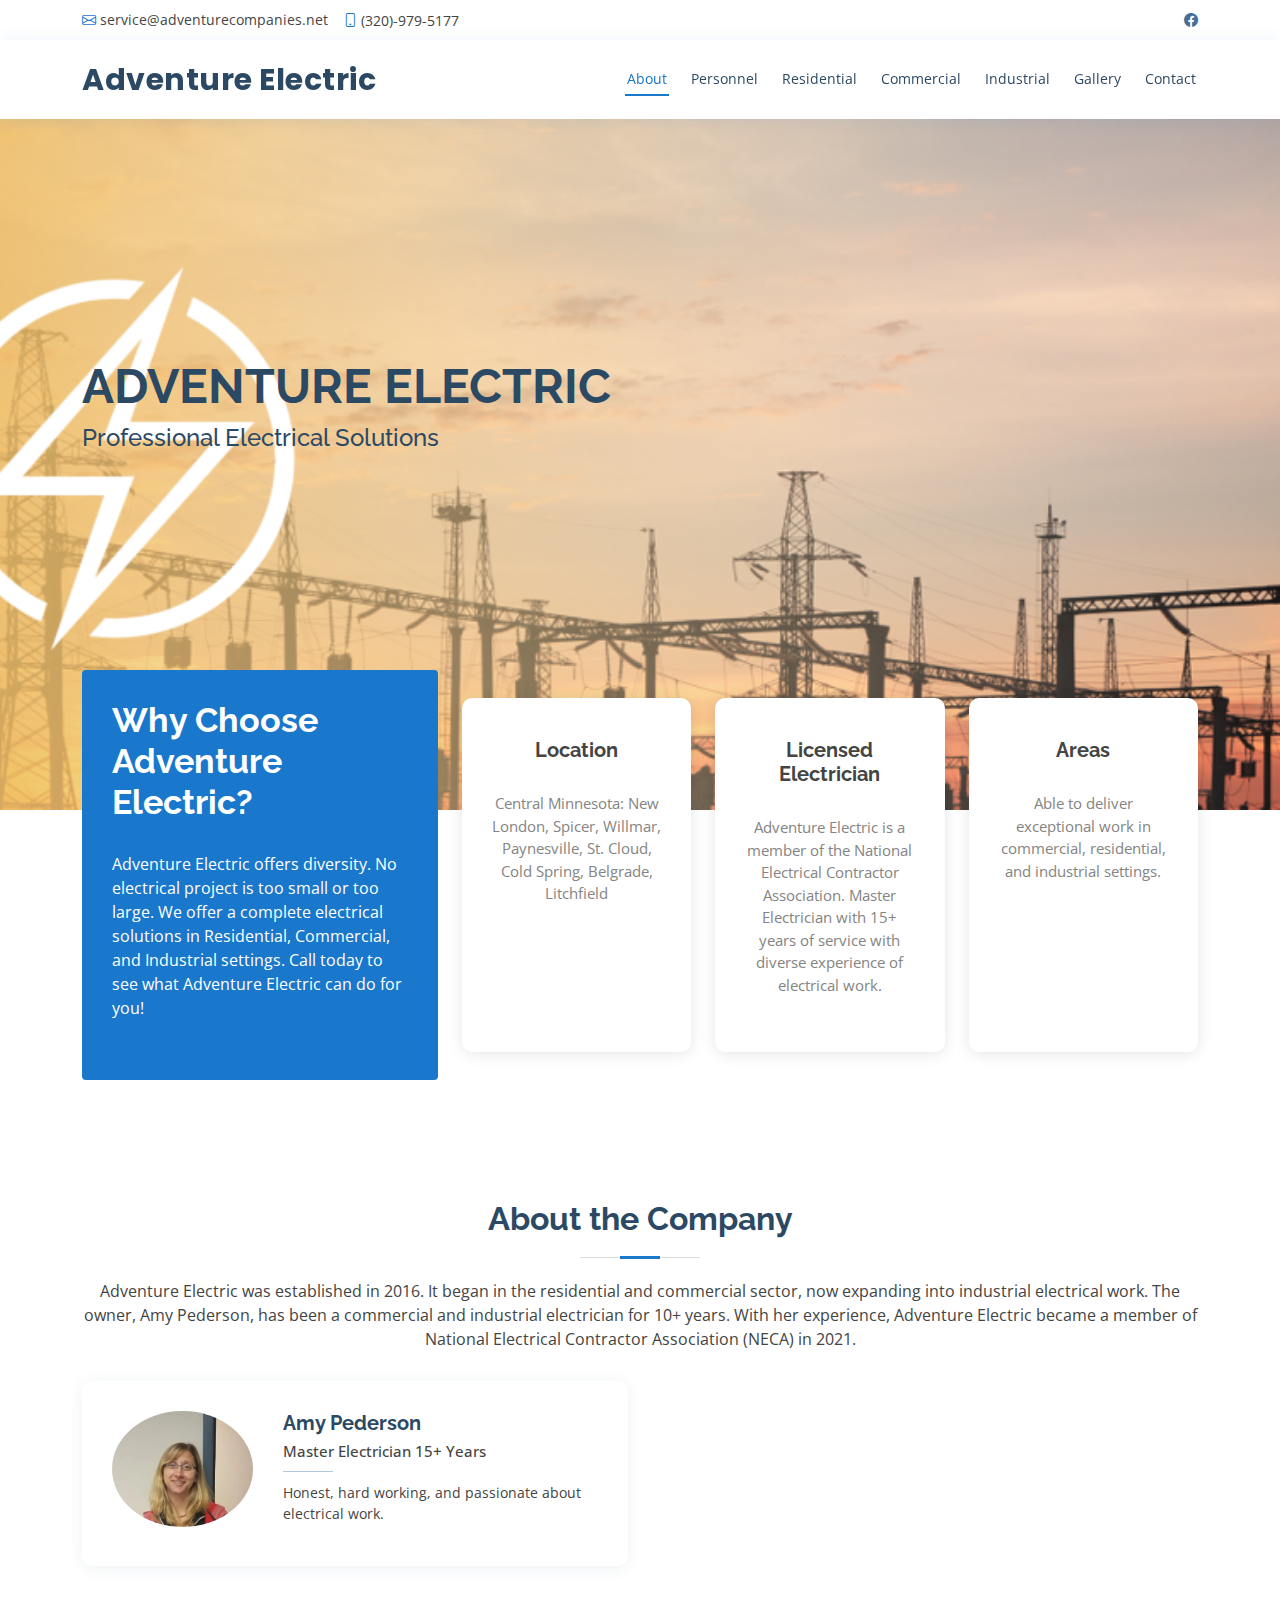
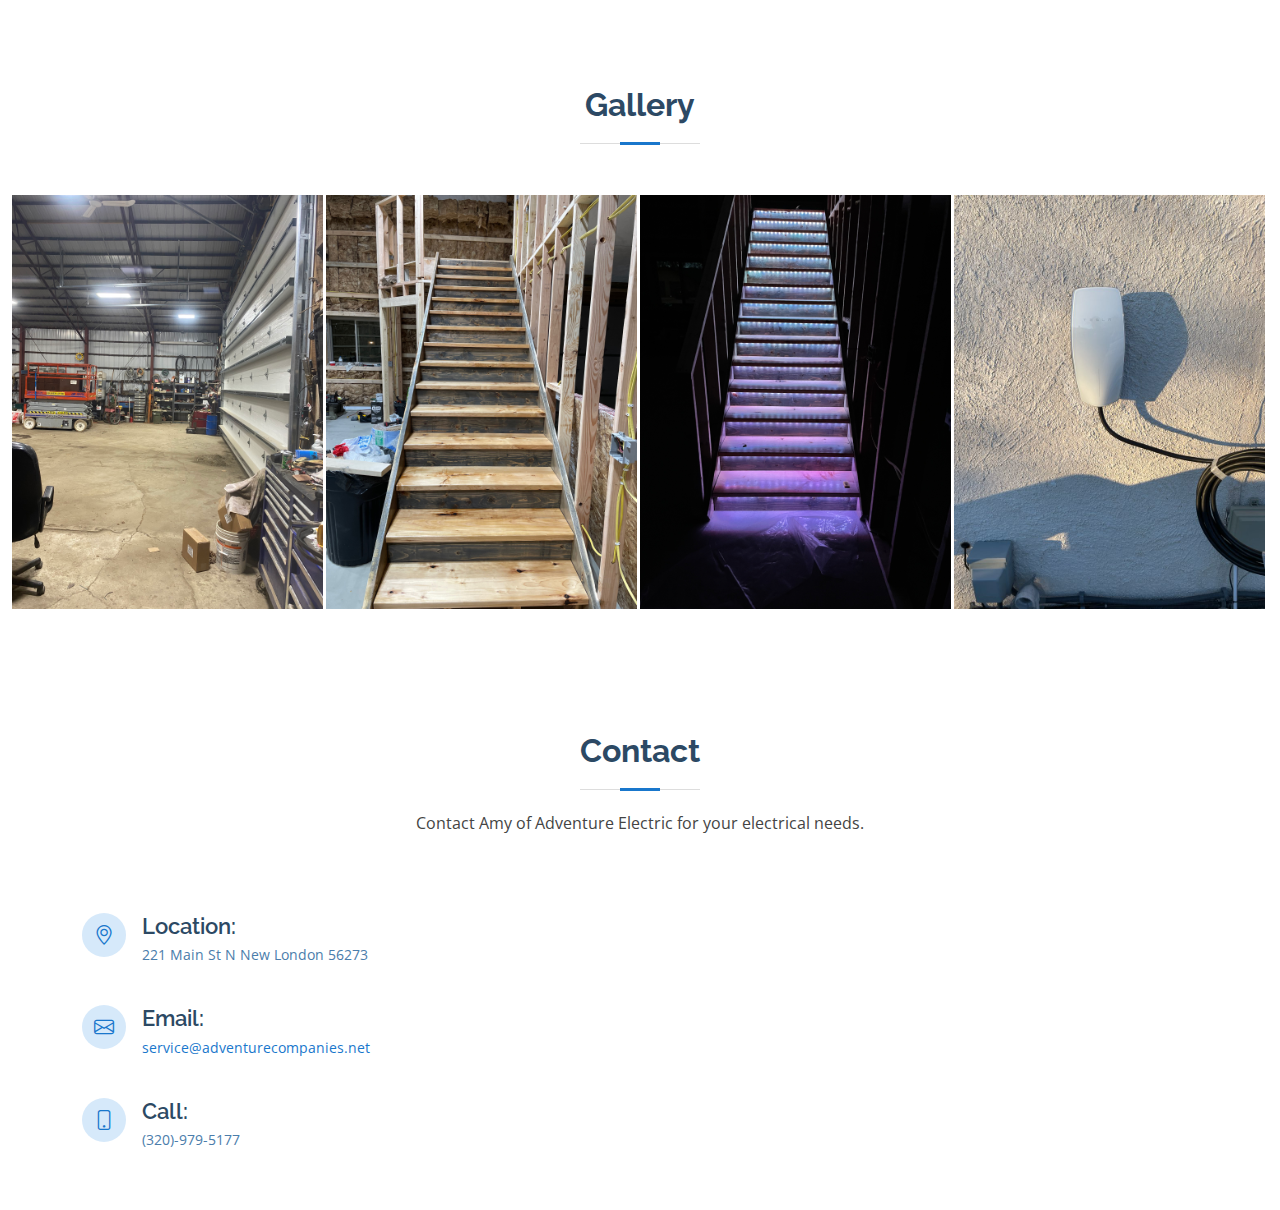
==== index.html @ b004d90d "Add files via upload" ====
<!DOCTYPE html>
<html lang="en">

<head>
  <meta charset="utf-8">
  <meta content="width=device-width, initial-scale=1.0" name="viewport">

  <title>Adventure Electric</title>
  <meta content="" name="description">
  <meta content="" name="keywords">

  <!-- Favicons -->
  <!-- <link href="assets/img/favicon.png" rel="icon">
  <link href="assets/img/apple-touch-icon.png" rel="apple-touch-icon"> -->

  <!-- Google Fonts -->
  <link href="https://fonts.googleapis.com/css?family=Open+Sans:300,300i,400,400i,600,600i,700,700i|Raleway:300,300i,400,400i,500,500i,600,600i,700,700i|Poppins:300,300i,400,400i,500,500i,600,600i,700,700i" rel="stylesheet">

  <!-- Vendor CSS Files -->
  <link href="assets/vendor/fontawesome-free/css/all.min.css" rel="stylesheet">
  <link href="assets/vendor/animate.css/animate.min.css" rel="stylesheet">
  <link href="assets/vendor/bootstrap/css/bootstrap.min.css" rel="stylesheet">
  <link href="assets/vendor/bootstrap-icons/bootstrap-icons.css" rel="stylesheet">
  <link href="assets/vendor/boxicons/css/boxicons.min.css" rel="stylesheet">
  <link href="assets/vendor/glightbox/css/glightbox.min.css" rel="stylesheet">
  <link href="assets/vendor/remixicon/remixicon.css" rel="stylesheet">
  <link href="assets/vendor/swiper/swiper-bundle.min.css" rel="stylesheet">

  <!-- Template Main CSS File -->
  <link href="assets/css/style.css" rel="stylesheet">

  <!-- =======================================================
  * Template Name: Medilab - v4.7.1
  * Template URL: https://bootstrapmade.com/medilab-free-medical-bootstrap-theme/
  * Author: BootstrapMade.com
  * License: https://bootstrapmade.com/license/
  ======================================================== -->
</head>

<body>

  <!-- ======= Top Bar ======= -->
  <div id="topbar" class="d-flex align-items-center fixed-top">
    <div class="container d-flex justify-content-between">
      <div class="contact-info d-flex align-items-center">
        <i class="bi bi-envelope"></i> <a href="mailto:service@adventurecompanies.net">service@adventurecompanies.net</a>
        <i class="bi bi-phone"></i> (320)-979-5177 
      </div>
      <div class="d-none d-lg-flex social-links align-items-center">
        <!-- <a href="#" class="twitter"><i class="bi bi-twitter"></i></a> -->
        <a href="https://www.facebook.com/AdventureElectric" class="facebook"><i class="bi bi-facebook"></i></a>
        <!-- <a href="#" class="instagram"><i class="bi bi-instagram"></i></a> -->
        <!-- <a href="#" class="linkedin"><i class="bi bi-linkedin"></i></i></a> -->
      </div>
    </div>
  </div>

  <!-- ======= Header ======= -->
  <header id="header" class="fixed-top">
    <div class="container d-flex align-items-center">

      <h1 class="logo me-auto"><a href="index.html">Adventure Electric</a></h1>
      <!-- Uncomment below if you prefer to use an image logo -->
      <!-- <a href="index.html" class="logo me-auto"><img src="assets/img/logo.png" alt="" class="img-fluid"></a>-->

      <nav id="navbar" class="navbar order-last order-lg-0">
        <ul>
          <li><a class="nav-link scrollto active" href="#hero">About</a></li>
          <li><a class="nav-link scrollto" href="#doctors">Personnel</a></li>
          <li><a class="nav-link scrollto" href="residential.html">Residential</a></li>
          <li><a class="nav-link scrollto" href="commerical.html">Commercial</a></li>
          <li><a class="nav-link scrollto" href="industrial.html">Industrial</a></li>
          <li><a class="nav-link scrollto" href="#gallery">Gallery</a></li>
          <li><a class="nav-link scrollto" href="#contact">Contact</a></li>
        </ul>
        <i class="bi bi-list mobile-nav-toggle"></i>
      </nav><!-- .navbar -->

    </div>
  </header><!-- End Header -->

  <!-- ======= Hero Section ======= -->
  <section id="hero" class="d-flex align-items-center">
    <div class="container">
      <h1>Adventure Electric</h1>
      <h2>Professional Electrical Solutions</h2>
    </div>
  </section><!-- End Hero -->

  <main id="main">

    <!-- ======= Why Us Section ======= -->
    <section id="why-us" class="why-us">
      <div class="container">

        <div class="row">
          <div class="col-lg-4 d-flex align-items-stretch">
            <div class="content">
              <h3>Why Choose Adventure Electric?</h3>
              <p>
                Adventure Electric offers diversity. No electrical project is too small or too large. We offer a complete electrical solutions in Residential, Commercial, and Industrial settings. Call today to see what Adventure Electric can do for you!
              </p>
            </div>
          </div>
          <div class="col-lg-8 d-flex align-items-stretch">
            <div class="icon-boxes d-flex flex-column justify-content-center">
              <div class="row">
                <div class="col-xl-4 d-flex align-items-stretch">
                  <div class="icon-box mt-4 mt-xl-0">
                    <i class="bx bx-receipt"></i>
                    <h4>Location</h4>
                    <p>Central Minnesota: New London, Spicer, Willmar, Paynesville, St. Cloud, Cold Spring, Belgrade, Litchfield</p>
                  </div>
                </div>
                <div class="col-xl-4 d-flex align-items-stretch">
                  <div class="icon-box mt-4 mt-xl-0">
                    <i class="bx bx-cube-alt"></i>
                    <h4>Licensed Electrician</h4>
                    <p>Adventure Electric is a member of the National Electrical Contractor Association.  Master Electrician with 15+ years of service with diverse experience of electrical work. </p>
                  </div>
                </div>
                <div class="col-xl-4 d-flex align-items-stretch">
                  <div class="icon-box mt-4 mt-xl-0">
                    <i class="bx bx-images"></i>
                    <h4>Areas</h4>
                    <p>Able to deliver exceptional work in commercial, residential, and industrial settings.</p>
                  </div>
                </div>
              </div>
            </div><!-- End .content-->
          </div>
        </div>

      </div>
    </section><!-- End Why Us Section -->

    <!-- ======= Doctors Section ======= -->
    <section id="doctors" class="doctors">
      <div class="container">

        <div class="section-title">
          <h2>About the Company</h2>
          <p>Adventure Electric was established in 2016. It began in the residential and commercial sector, now expanding into industrial electrical work. The owner, Amy Pederson, has been a commercial and  industrial  electrician for 10+ years. With her experience, Adventure Electric became a member of National Electrical Contractor Association (NECA) in 2021.  </p>
        </div>

        <div class="row">

          <div class="col-lg-6">
            <div class="member d-flex align-items-start">
              <div class="pic"><img src="assets/img/Amy.png" class="img-fluid" alt=""></div>
              <div class="member-info">
                <h4>Amy Pederson</h4>
                <span>Master Electrician 15+ Years</span>
                <p>Honest, hard working, and passionate about electrical work. </p>
                <div class="social">
                  <!-- <a href="https://www.facebook.com/AdventureElectric"><i class="ri-facebook-fill"></i></a> -->
                </div>
              </div>
            </div>
          </div>

          <!-- <div class="col-lg-6 mt-4 mt-lg-0">
            <div class="member d-flex align-items-start">
              <div class="pic"><img src="assets/img/spaceman.jpg" class="img-fluid" alt=""></div>
              <div class="member-info">
                <h4>SpaceTrav</h4>
                <span>Rocket Engineer</span>
                <p>Can make websites too..?</p>
                <div class="social">
                  <a href=""><i class="ri-twitter-fill"></i></a>
                  <a href=""><i class="ri-facebook-fill"></i></a>
                  <a href=""><i class="ri-instagram-fill"></i></a>
                  <a href=""> <i class="ri-linkedin-box-fill"></i> </a>
                </div>
              </div>
            </div>
          </div> -->

          </div>



        </div>

      </div>
    </section><!-- End Doctors Section -->

    <!-- ======= Gallery Section ======= -->
    <section id="gallery" class="gallery">
      <div class="container">

        <div class="section-title">
          <h2>Gallery</h2>
          <p></p>
        </div>
      </div>

      <div class="container-fluid">
        <div class="row g-0">

          <div class="col-lg-3 col-md-4">
            <div class="gallery-item">
              <a href="assets/img/Commerical_Light3.jpeg" class="galelry-lightbox">
                <img src="assets/img/Commerical_Light3.jpeg" alt="" class="img-fluid">
              </a>
            </div>
          </div>

          <div class="col-lg-3 col-md-4">
            <div class="gallery-item">
              <a href="assets/img/Stair_Light1.jpeg" class="galelry-lightbox">
                <img src="assets/img/Stair_Light1.jpeg" alt="" class="img-fluid">
              </a>
            </div>
          </div>

          <div class="col-lg-3 col-md-4">
            <div class="gallery-item">
              <a href="assets/img/Stair_Light2.jpeg" class="galelry-lightbox">
                <img src="assets/img/Stair_Light2.jpeg" alt="" class="img-fluid">
              </a>
            </div>
          </div>

          <div class="col-lg-3 col-md-4">
            <div class="gallery-item">
              <a href="assets/img/Tesla.jpeg" class="galelry-lightbox">
                <img src="assets/img/Tesla.jpeg" alt="" class="img-fluid">
              </a>
            </div>
          </div>
        </div>

      </div>
    </section><!-- End Gallery Section -->

    <!-- ======= Contact Section ======= -->
    <section id="contact" class="contact">
      <div class="container">

        <div class="section-title">
          <h2>Contact</h2>
          <p>Contact Amy of Adventure Electric for your electrical needs.</p>
        </div>
      </div>

      <!-- <div>
        <iframe style="border:0; width: 100%; height: 350px;" src="https://www.google.com/maps/embed?pb=!1m14!1m8!1m3!1d12097.433213460943!2d-74.0062269!3d40.7101282!3m2!1i1024!2i768!4f13.1!3m3!1m2!1s0x0%3A0xb89d1fe6bc499443!2sDowntown+Conference+Center!5e0!3m2!1smk!2sbg!4v1539943755621" frameborder="0" allowfullscreen></iframe>
      </div> -->

      <div class="container">
        <div class="row mt-5">

          <div class="col-lg-4">
            <div class="info">
              <div class="address">
                <i class="bi bi-geo-alt"></i>
                <h4>Location:</h4>
                <p>221 Main St N New London 56273</p>
              </div>

              <div class="email">
                <i class="bi bi-envelope"></i>
                <h4>Email:</h4>
                <p><a href="mailto:service@adventurecompanies.net">service@adventurecompanies.net</a></p>
              </div>

              <div class="phone">
                <i class="bi bi-phone"></i>
                <h4>Call:</h4>
                <p>(320)-979-5177</p>
              </div>

            </div>

          </div>

          <!-- <div class="col-lg-8 mt-5 mt-lg-0">

            <form action="forms/contact.php" method="post" role="form" class="php-email-form">
              <div class="row">
                <div class="col-md-6 form-group">
                  <input type="text" name="name" class="form-control" id="name" placeholder="Your Name" required>
                </div>
                <div class="col-md-6 form-group mt-3 mt-md-0">
                  <input type="email" class="form-control" name="email" id="email" placeholder="Your Email" required>
                </div>
              </div>
              <div class="form-group mt-3">
                <input type="text" class="form-control" name="subject" id="subject" placeholder="Subject" required>
              </div>
              <div class="form-group mt-3">
                <textarea class="form-control" name="message" rows="5" placeholder="Message" required></textarea>
              </div>
              <div class="my-3">
                <div class="loading">Loading</div>
                <div class="error-message"></div>
                <div class="sent-message">Your message has been sent. Thank you!</div>
              </div>
              <div class="text-center"><button type="submit">Send Message</button></div>
            </form>

          </div> -->

        </div>

      </div>
    </section><!-- End Contact Section -->

  </main><!-- End #main -->


  <div id="preloader"></div>
  <a href="#" class="back-to-top d-flex align-items-center justify-content-center"><i class="bi bi-arrow-up-short"></i></a>

  <!-- Vendor JS Files -->
  <script src="assets/vendor/purecounter/purecounter.js"></script>
  <script src="assets/vendor/bootstrap/js/bootstrap.bundle.min.js"></script>
  <script src="assets/vendor/glightbox/js/glightbox.min.js"></script>
  <script src="assets/vendor/swiper/swiper-bundle.min.js"></script>
  <script src="assets/vendor/php-email-form/validate.js"></script>

  <!-- Template Main JS File -->
  <script src="assets/js/main.js"></script>

</body>

</html>
---- assets/css/style.css ----
/**
* Template Name: Medilab - v4.7.1
* Template URL: https://bootstrapmade.com/medilab-free-medical-bootstrap-theme/
* Author: BootstrapMade.com
* License: https://bootstrapmade.com/license/
*/

/*--------------------------------------------------------------
# General
--------------------------------------------------------------*/
body {
  font-family: "Open Sans", sans-serif;
  color: #444444;
}

a {
  color: #1977cc;
  text-decoration: none;
}

a:hover {
  color: #3291e6;
  text-decoration: none;
}

h1, h2, h3, h4, h5, h6 {
  font-family: "Raleway", sans-serif;
}

/*--------------------------------------------------------------
# Preloader
--------------------------------------------------------------*/
#preloader {
  position: fixed;
  top: 0;
  left: 0;
  right: 0;
  bottom: 0;
  z-index: 9999;
  overflow: hidden;
  background: #fff;
}

#preloader:before {
  content: "";
  position: fixed;
  top: calc(50% - 30px);
  left: calc(50% - 30px);
  border: 6px solid #1977cc;
  border-top-color: #d1e6f9;
  border-radius: 50%;
  width: 60px;
  height: 60px;
  -webkit-animation: animate-preloader 1s linear infinite;
  animation: animate-preloader 1s linear infinite;
}

@-webkit-keyframes animate-preloader {
  0% {
    transform: rotate(0deg);
  }
  100% {
    transform: rotate(360deg);
  }
}

@keyframes animate-preloader {
  0% {
    transform: rotate(0deg);
  }
  100% {
    transform: rotate(360deg);
  }
}
/*--------------------------------------------------------------
# Back to top button
--------------------------------------------------------------*/
.back-to-top {
  position: fixed;
  visibility: hidden;
  opacity: 0;
  right: 15px;
  bottom: 15px;
  z-index: 996;
  background: #1977cc;
  width: 40px;
  height: 40px;
  border-radius: 4px;
  transition: all 0.4s;
}
.back-to-top i {
  font-size: 28px;
  color: #fff;
  line-height: 0;
}
.back-to-top:hover {
  background: #298ce5;
  color: #fff;
}
.back-to-top.active {
  visibility: visible;
  opacity: 1;
}

.datepicker-dropdown {
  padding: 20px !important;
}

/*--------------------------------------------------------------
# Top Bar
--------------------------------------------------------------*/
#topbar {
  background: #fff;
  height: 40px;
  font-size: 14px;
  transition: all 0.5s;
  z-index: 996;
}
#topbar.topbar-scrolled {
  top: -40px;
}
#topbar .contact-info a {
  line-height: 1;
  color: #444444;
  transition: 0.3s;
}
#topbar .contact-info a:hover {
  color: #1977cc;
}
#topbar .contact-info i {
  color: #1977cc;
  padding-right: 4px;
  margin-left: 15px;
  line-height: 0;
}
#topbar .contact-info i:first-child {
  margin-left: 0;
}
#topbar .social-links a {
  color: #437099;
  padding-left: 15px;
  display: inline-block;
  line-height: 1px;
  transition: 0.3s;
}
#topbar .social-links a:hover {
  color: #1977cc;
}
#topbar .social-links a:first-child {
  border-left: 0;
}

/*--------------------------------------------------------------
# Header
--------------------------------------------------------------*/
#header {
  background: #fff;
  transition: all 0.5s;
  z-index: 997;
  padding: 15px 0;
  top: 40px;
  box-shadow: 0px 2px 15px rgba(25, 119, 204, 0.1);
}
#header.header-scrolled {
  top: 0;
}
#header .logo {
  font-size: 30px;
  margin: 0;
  padding: 0;
  line-height: 1;
  font-weight: 700;
  letter-spacing: 0.5px;
  font-family: "Poppins", sans-serif;
}
#header .logo a {
  color: #2c4964;
}
#header .logo img {
  max-height: 40px;
}

/**
* Appointment Button *
*/
.appointment-btn {
  margin-left: 25px;
  background: #1977cc;
  color: #fff;
  border-radius: 50px;
  padding: 8px 25px;
  white-space: nowrap;
  transition: 0.3s;
  font-size: 14px;
  display: inline-block;
}
.appointment-btn:hover {
  background: #166ab5;
  color: #fff;
}
@media (max-width: 768px) {
  .appointment-btn {
    margin: 0 15px 0 0;
    padding: 6px 18px;
  }
}

/*--------------------------------------------------------------
# Navigation Menu
--------------------------------------------------------------*/
/**
* Desktop Navigation 
*/
.navbar {
  padding: 0;
}
.navbar ul {
  margin: 0;
  padding: 0;
  display: flex;
  list-style: none;
  align-items: center;
}
.navbar li {
  position: relative;
}
.navbar > ul > li {
  position: relative;
  white-space: nowrap;
  padding: 8px 0 8px 20px;
}
.navbar a, .navbar a:focus {
  display: flex;
  align-items: center;
  justify-content: space-between;
  font-size: 14px;
  color: #2c4964;
  white-space: nowrap;
  transition: 0.3s;
  border-bottom: 2px solid #fff;
  padding: 5px 2px;
}
.navbar a i, .navbar a:focus i {
  font-size: 12px;
  line-height: 0;
  margin-left: 5px;
}
.navbar a:hover, .navbar .active, .navbar .active:focus, .navbar li:hover > a {
  color: #1977cc;
  border-color: #1977cc;
}
.navbar .dropdown ul {
  display: block;
  position: absolute;
  left: 20px;
  top: calc(100% + 30px);
  margin: 0;
  padding: 10px 0;
  z-index: 99;
  opacity: 0;
  visibility: hidden;
  background: #fff;
  box-shadow: 0px 0px 30px rgba(127, 137, 161, 0.25);
  transition: 0.3s;
}
.navbar .dropdown ul li {
  min-width: 200px;
}
.navbar .dropdown ul a {
  padding: 10px 20px;
  font-size: 14px;
  font-weight: 500;
  text-transform: none;
  color: #082744;
  border: none;
}
.navbar .dropdown ul a i {
  font-size: 12px;
}
.navbar .dropdown ul a:hover, .navbar .dropdown ul .active:hover, .navbar .dropdown ul li:hover > a {
  color: #1977cc;
}
.navbar .dropdown:hover > ul {
  opacity: 1;
  top: 100%;
  visibility: visible;
}
.navbar .dropdown .dropdown ul {
  top: 0;
  left: calc(100% - 30px);
  visibility: hidden;
}
.navbar .dropdown .dropdown:hover > ul {
  opacity: 1;
  top: 0;
  left: 100%;
  visibility: visible;
}
@media (max-width: 1366px) {
  .navbar .dropdown .dropdown ul {
    left: -90%;
  }
  .navbar .dropdown .dropdown:hover > ul {
    left: -100%;
  }
}

/**
* Mobile Navigation 
*/
.mobile-nav-toggle {
  color: #2c4964;
  font-size: 28px;
  cursor: pointer;
  display: none;
  line-height: 0;
  transition: 0.5s;
}
.mobile-nav-toggle.bi-x {
  color: #fff;
}

@media (max-width: 991px) {
  .mobile-nav-toggle {
    display: block;
  }

  .navbar ul {
    display: none;
  }
}
.navbar-mobile {
  position: fixed;
  overflow: hidden;
  top: 0;
  right: 0;
  left: 0;
  bottom: 0;
  background: rgba(28, 47, 65, 0.9);
  transition: 0.3s;
  z-index: 999;
}
.navbar-mobile .mobile-nav-toggle {
  position: absolute;
  top: 15px;
  right: 15px;
}
.navbar-mobile ul {
  display: block;
  position: absolute;
  top: 55px;
  right: 15px;
  bottom: 15px;
  left: 15px;
  padding: 10px 0;
  background-color: #fff;
  overflow-y: auto;
  transition: 0.3s;
}
.navbar-mobile > ul > li {
  padding: 0;
}
.navbar-mobile a, .navbar-mobile a:focus {
  padding: 10px 20px;
  font-size: 15px;
  color: #2c4964;
  border: none;
}
.navbar-mobile a:hover, .navbar-mobile .active, .navbar-mobile li:hover > a {
  color: #1977cc;
}
.navbar-mobile .getstarted, .navbar-mobile .getstarted:focus {
  margin: 15px;
}
.navbar-mobile .dropdown ul {
  position: static;
  display: none;
  margin: 10px 20px;
  padding: 10px 0;
  z-index: 99;
  opacity: 1;
  visibility: visible;
  background: #fff;
  box-shadow: 0px 0px 30px rgba(127, 137, 161, 0.25);
}
.navbar-mobile .dropdown ul li {
  min-width: 200px;
}
.navbar-mobile .dropdown ul a {
  padding: 10px 20px;
}
.navbar-mobile .dropdown ul a i {
  font-size: 12px;
}
.navbar-mobile .dropdown ul a:hover, .navbar-mobile .dropdown ul .active:hover, .navbar-mobile .dropdown ul li:hover > a {
  color: #1977cc;
}
.navbar-mobile .dropdown > .dropdown-active {
  display: block;
}

/*--------------------------------------------------------------
# Hero Section
--------------------------------------------------------------*/
#hero {
  width: 100%;
  height: 90vh;
  background: url("../img/electricity.png") top center;
  background-size: cover;
  margin-bottom: -200px;
}
#hero .container {
  position: relative;
}
#hero h1 {
  margin: 0;
  font-size: 48px;
  font-weight: 700;
  line-height: 56px;
  text-transform: uppercase;
  color: #2c4964;
}
#hero h2 {
  color: #2c4964;
  margin: 10px 0 0 0;
  font-size: 24px;
}
#hero .btn-get-started {
  font-family: "Raleway", sans-serif;
  text-transform: uppercase;
  font-weight: 500;
  font-size: 14px;
  letter-spacing: 1px;
  display: inline-block;
  padding: 12px 35px;
  margin-top: 30px;
  border-radius: 50px;
  transition: 0.5s;
  color: #fff;
  background: #1977cc;
}
#hero .btn-get-started:hover {
  background: #3291e6;
}
@media (min-width: 1024px) {
  #hero {
    background-attachment: fixed;
  }
}
@media (max-width: 992px) {
  #hero {
    margin-bottom: 0;
    height: 100vh;
  }
  #hero .container {
    padding-bottom: 63px;
  }
  #hero h1 {
    font-size: 28px;
    line-height: 36px;
  }
  #hero h2 {
    font-size: 18px;
    line-height: 24px;
    margin-bottom: 30px;
  }
}
@media (max-height: 600px) {
  #hero {
    height: 110vh;
  }
}

/*--------------------------------------------------------------
# Sections General
--------------------------------------------------------------*/
section {
  padding: 60px 0;
  overflow: hidden;
}

.section-bg {
  background-color: #f1f7fd;
}

.section-title {
  text-align: center;
  padding-bottom: 30px;
}
.section-title h2 {
  font-size: 32px;
  font-weight: bold;
  margin-bottom: 20px;
  padding-bottom: 20px;
  position: relative;
  color: #2c4964;
}
.section-title h2::before {
  content: "";
  position: absolute;
  display: block;
  width: 120px;
  height: 1px;
  background: #ddd;
  bottom: 1px;
  left: calc(50% - 60px);
}
.section-title h2::after {
  content: "";
  position: absolute;
  display: block;
  width: 40px;
  height: 3px;
  background: #1977cc;
  bottom: 0;
  left: calc(50% - 20px);
}
.section-title p {
  margin-bottom: 0;
}

/*--------------------------------------------------------------
# Breadcrumbs
--------------------------------------------------------------*/
.breadcrumbs {
  padding: 20px 0;
  background-color: #f1f7fd;
  min-height: 40px;
  margin-top: 120px;
}
@media (max-width: 992px) {
  .breadcrumbs {
    margin-top: 100px;
  }
}
.breadcrumbs h2 {
  font-size: 24px;
  font-weight: 300;
  margin: 0;
}
@media (max-width: 992px) {
  .breadcrumbs h2 {
    margin: 0 0 10px 0;
  }
}
.breadcrumbs ol {
  display: flex;
  flex-wrap: wrap;
  list-style: none;
  padding: 0;
  margin: 0;
  font-size: 14px;
}
.breadcrumbs ol li + li {
  padding-left: 10px;
}
.breadcrumbs ol li + li::before {
  display: inline-block;
  padding-right: 10px;
  color: #6c757d;
  content: "/";
}
@media (max-width: 768px) {
  .breadcrumbs .d-flex {
    display: block !important;
  }
  .breadcrumbs ol {
    display: block;
  }
  .breadcrumbs ol li {
    display: inline-block;
  }
}

/*--------------------------------------------------------------
# Why Us
--------------------------------------------------------------*/
.why-us .content {
  padding: 30px;
  background: #1977cc;
  border-radius: 4px;
  color: #fff;
}
.why-us .content h3 {
  font-weight: 700;
  font-size: 34px;
  margin-bottom: 30px;
}
.why-us .content p {
  margin-bottom: 30px;
}
.why-us .content .more-btn {
  display: inline-block;
  background: rgba(255, 255, 255, 0.2);
  padding: 6px 30px 8px 30px;
  color: #fff;
  border-radius: 50px;
  transition: all ease-in-out 0.4s;
}
.why-us .content .more-btn i {
  font-size: 14px;
}
.why-us .content .more-btn:hover {
  color: #1977cc;
  background: #fff;
}
.why-us .icon-boxes .icon-box {
  text-align: center;
  border-radius: 10px;
  background: #fff;
  box-shadow: 0px 2px 15px rgba(0, 0, 0, 0.1);
  padding: 40px 30px;
  width: 100%;
}
.why-us .icon-boxes .icon-box i {
  font-size: 40px;
  color: #1977cc;
  margin-bottom: 30px;
}
.why-us .icon-boxes .icon-box h4 {
  font-size: 20px;
  font-weight: 700;
  margin: 0 0 30px 0;
}
.why-us .icon-boxes .icon-box p {
  font-size: 15px;
  color: #848484;
}

/*--------------------------------------------------------------
# About
--------------------------------------------------------------*/
.about .icon-boxes h4 {
  font-size: 18px;
  color: #4b7dab;
  margin-bottom: 15px;
}
.about .icon-boxes h3 {
  font-size: 28px;
  font-weight: 700;
  color: #2c4964;
  margin-bottom: 15px;
}
.about .icon-box {
  margin-top: 40px;
}
.about .icon-box .icon {
  float: left;
  display: flex;
  align-items: center;
  justify-content: center;
  width: 64px;
  height: 64px;
  border: 2px solid #8dc2f1;
  border-radius: 50px;
  transition: 0.5s;
}
.about .icon-box .icon i {
  color: #1977cc;
  font-size: 32px;
}
.about .icon-box:hover .icon {
  background: #1977cc;
  border-color: #1977cc;
}
.about .icon-box:hover .icon i {
  color: #fff;
}
.about .icon-box .title {
  margin-left: 85px;
  font-weight: 700;
  margin-bottom: 10px;
  font-size: 18px;
}
.about .icon-box .title a {
  color: #343a40;
  transition: 0.3s;
}
.about .icon-box .title a:hover {
  color: #1977cc;
}
.about .icon-box .description {
  margin-left: 85px;
  line-height: 24px;
  font-size: 14px;
}
.about .video-box {
  background: url("../img/spaceman.jpg") center center no-repeat;
  background-size: cover;
  min-height: 500px;
}
.about .play-btn {
  width: 94px;
  height: 94px;
  background: radial-gradient(#1977cc 50%, rgba(25, 119, 204, 0.4) 52%);
  border-radius: 50%;
  display: block;
  position: absolute;
  left: calc(50% - 47px);
  top: calc(50% - 47px);
  overflow: hidden;
}
.about .play-btn::after {
  content: "";
  position: absolute;
  left: 50%;
  top: 50%;
  transform: translateX(-40%) translateY(-50%);
  width: 0;
  height: 0;
  border-top: 10px solid transparent;
  border-bottom: 10px solid transparent;
  border-left: 15px solid #fff;
  z-index: 100;
  transition: all 400ms cubic-bezier(0.55, 0.055, 0.675, 0.19);
}
.about .play-btn::before {
  content: "";
  position: absolute;
  width: 120px;
  height: 120px;
  -webkit-animation-delay: 0s;
  animation-delay: 0s;
  -webkit-animation: pulsate-btn 2s;
  animation: pulsate-btn 2s;
  -webkit-animation-direction: forwards;
  animation-direction: forwards;
  -webkit-animation-iteration-count: infinite;
  animation-iteration-count: infinite;
  -webkit-animation-timing-function: steps;
  animation-timing-function: steps;
  opacity: 1;
  border-radius: 50%;
  border: 5px solid rgba(25, 119, 204, 0.7);
  top: -15%;
  left: -15%;
  background: rgba(198, 16, 0, 0);
}
.about .play-btn:hover::after {
  border-left: 15px solid #1977cc;
  transform: scale(20);
}
.about .play-btn:hover::before {
  content: "";
  position: absolute;
  left: 50%;
  top: 50%;
  transform: translateX(-40%) translateY(-50%);
  width: 0;
  height: 0;
  border: none;
  border-top: 10px solid transparent;
  border-bottom: 10px solid transparent;
  border-left: 15px solid #fff;
  z-index: 200;
  -webkit-animation: none;
  animation: none;
  border-radius: 0;
}

@-webkit-keyframes pulsate-btn {
  0% {
    transform: scale(0.6, 0.6);
    opacity: 1;
  }
  100% {
    transform: scale(1, 1);
    opacity: 0;
  }
}

@keyframes pulsate-btn {
  0% {
    transform: scale(0.6, 0.6);
    opacity: 1;
  }
  100% {
    transform: scale(1, 1);
    opacity: 0;
  }
}
/*--------------------------------------------------------------
# Counts
--------------------------------------------------------------*/
.counts {
  background: #f1f7fd;
  padding: 70px 0 60px;
}
.counts .count-box {
  padding: 30px 30px 25px 30px;
  width: 100%;
  position: relative;
  text-align: center;
  background: #fff;
}
.counts .count-box i {
  position: absolute;
  top: -25px;
  left: 50%;
  transform: translateX(-50%);
  font-size: 20px;
  background: #1977cc;
  color: #fff;
  border-radius: 50px;
  display: inline-flex;
  align-items: center;
  justify-content: center;
  width: 48px;
  height: 48px;
}
.counts .count-box span {
  font-size: 36px;
  display: block;
  font-weight: 600;
  color: #082744;
}
.counts .count-box p {
  padding: 0;
  margin: 0;
  font-family: "Raleway", sans-serif;
  font-size: 14px;
}

/*--------------------------------------------------------------
# Services
--------------------------------------------------------------*/
.services .icon-box {
  text-align: center;
  border: 1px solid #d5e1ed;
  padding: 80px 20px;
  transition: all ease-in-out 0.3s;
}
.services .icon-box .icon {
  margin: 0 auto;
  width: 64px;
  height: 64px;
  background: #1977cc;
  border-radius: 5px;
  transition: all 0.3s ease-out 0s;
  display: flex;
  align-items: center;
  justify-content: center;
  margin-bottom: 20px;
  transform-style: preserve-3d;
}
.services .icon-box .icon i {
  color: #fff;
  font-size: 28px;
}
.services .icon-box .icon::before {
  position: absolute;
  content: "";
  left: -8px;
  top: -8px;
  height: 100%;
  width: 100%;
  background: #badaf7;
  border-radius: 5px;
  transition: all 0.3s ease-out 0s;
  transform: translateZ(-1px);
}
.services .icon-box h4 {
  font-weight: 700;
  margin-bottom: 15px;
  font-size: 24px;
}
.services .icon-box h4 a {
  color: #2c4964;
}
.services .icon-box p {
  line-height: 24px;
  font-size: 14px;
  margin-bottom: 0;
}
.services .icon-box:hover {
  background: #1977cc;
  border-color: #1977cc;
}
.services .icon-box:hover .icon {
  background: #fff;
}
.services .icon-box:hover .icon i {
  color: #1977cc;
}
.services .icon-box:hover .icon::before {
  background: #3291e6;
}
.services .icon-box:hover h4 a, .services .icon-box:hover p {
  color: #fff;
}

/*--------------------------------------------------------------
# Appointments
--------------------------------------------------------------*/
.appointment .php-email-form {
  width: 100%;
}
.appointment .php-email-form .form-group {
  padding-bottom: 8px;
}
.appointment .php-email-form .validate {
  display: none;
  color: red;
  margin: 0 0 15px 0;
  font-weight: 400;
  font-size: 13px;
}
.appointment .php-email-form .error-message {
  display: none;
  color: #fff;
  background: #ed3c0d;
  text-align: left;
  padding: 15px;
  font-weight: 600;
}
.appointment .php-email-form .error-message br + br {
  margin-top: 25px;
}
.appointment .php-email-form .sent-message {
  display: none;
  color: #fff;
  background: #18d26e;
  text-align: center;
  padding: 15px;
  font-weight: 600;
}
.appointment .php-email-form .loading {
  display: none;
  background: #fff;
  text-align: center;
  padding: 15px;
}
.appointment .php-email-form .loading:before {
  content: "";
  display: inline-block;
  border-radius: 50%;
  width: 24px;
  height: 24px;
  margin: 0 10px -6px 0;
  border: 3px solid #18d26e;
  border-top-color: #eee;
  -webkit-animation: animate-loading 1s linear infinite;
  animation: animate-loading 1s linear infinite;
}
.appointment .php-email-form input, .appointment .php-email-form textarea, .appointment .php-email-form select {
  border-radius: 0;
  box-shadow: none;
  font-size: 14px;
  padding: 10px !important;
}
.appointment .php-email-form input:focus, .appointment .php-email-form textarea:focus, .appointment .php-email-form select:focus {
  border-color: #1977cc;
}
.appointment .php-email-form input, .appointment .php-email-form select {
  height: 44px;
}
.appointment .php-email-form textarea {
  padding: 10px 12px;
}
.appointment .php-email-form button[type=submit] {
  background: #1977cc;
  border: 0;
  padding: 10px 35px;
  color: #fff;
  transition: 0.4s;
  border-radius: 50px;
}
.appointment .php-email-form button[type=submit]:hover {
  background: #1c84e3;
}

/*--------------------------------------------------------------
# Departments
--------------------------------------------------------------*/
.departments {
  overflow: hidden;
}
.departments .nav-tabs {
  border: 0;
}
.departments .nav-link {
  border: 0;
  padding: 12px 15px 12px 0;
  transition: 0.3s;
  color: #2c4964;
  border-radius: 0;
  border-right: 2px solid #ebf1f6;
  font-weight: 600;
  font-size: 15px;
}
.departments .nav-link:hover {
  color: #1977cc;
}
.departments .nav-link.active {
  color: #1977cc;
  border-color: #1977cc;
}
.departments .tab-pane.active {
  -webkit-animation: fadeIn 0.5s ease-out;
  animation: fadeIn 0.5s ease-out;
}
.departments .details h3 {
  font-size: 26px;
  font-weight: 600;
  margin-bottom: 20px;
  color: #2c4964;
}
.departments .details p {
  color: #777777;
}
.departments .details p:last-child {
  margin-bottom: 0;
}
@media (max-width: 992px) {
  .departments .nav-link {
    border: 0;
    padding: 15px;
  }
  .departments .nav-link.active {
    color: #fff;
    background: #1977cc;
  }
}

/*--------------------------------------------------------------
# Doctors
--------------------------------------------------------------*/
.doctors {
  background: #fff;
}
.doctors .member {
  position: relative;
  box-shadow: 0px 2px 15px rgba(44, 73, 100, 0.08);
  padding: 30px;
  border-radius: 10px;
}
.doctors .member .pic {
  overflow: hidden;
  width: 180px;
  border-radius: 50%;
}
.doctors .member .pic img {
  transition: ease-in-out 0.3s;
}
.doctors .member:hover img {
  transform: scale(1.1);
}
.doctors .member .member-info {
  padding-left: 30px;
}
.doctors .member h4 {
  font-weight: 700;
  margin-bottom: 5px;
  font-size: 20px;
  color: #2c4964;
}
.doctors .member span {
  display: block;
  font-size: 15px;
  padding-bottom: 10px;
  position: relative;
  font-weight: 500;
}
.doctors .member span::after {
  content: "";
  position: absolute;
  display: block;
  width: 50px;
  height: 1px;
  background: #b2c8dd;
  bottom: 0;
  left: 0;
}
.doctors .member p {
  margin: 10px 0 0 0;
  font-size: 14px;
}
.doctors .member .social {
  margin-top: 12px;
  display: flex;
  align-items: center;
  justify-content: flex-start;
}
.doctors .member .social a {
  transition: ease-in-out 0.3s;
  display: flex;
  align-items: center;
  justify-content: center;
  border-radius: 50px;
  width: 32px;
  height: 32px;
  background: #a0bcd5;
}
.doctors .member .social a i {
  color: #fff;
  font-size: 16px;
  margin: 0 2px;
}
.doctors .member .social a:hover {
  background: #1977cc;
}
.doctors .member .social a + a {
  margin-left: 8px;
}

/*--------------------------------------------------------------
# Frequently Asked Questions
--------------------------------------------------------------*/
.faq .faq-list {
  padding: 0 100px;
}
.faq .faq-list ul {
  padding: 0;
  list-style: none;
}
.faq .faq-list li + li {
  margin-top: 15px;
}
.faq .faq-list li {
  padding: 20px;
  background: #fff;
  border-radius: 4px;
  position: relative;
}
.faq .faq-list a {
  display: block;
  position: relative;
  font-family: "Poppins", sans-serif;
  font-size: 16px;
  line-height: 24px;
  font-weight: 500;
  padding: 0 30px;
  outline: none;
  cursor: pointer;
}
.faq .faq-list .icon-help {
  font-size: 24px;
  position: absolute;
  right: 0;
  left: 20px;
  color: #76b5ee;
}
.faq .faq-list .icon-show, .faq .faq-list .icon-close {
  font-size: 24px;
  position: absolute;
  right: 0;
  top: 0;
}
.faq .faq-list p {
  margin-bottom: 0;
  padding: 10px 0 0 0;
}
.faq .faq-list .icon-show {
  display: none;
}
.faq .faq-list a.collapsed {
  color: #343a40;
}
.faq .faq-list a.collapsed:hover {
  color: #1977cc;
}
.faq .faq-list a.collapsed .icon-show {
  display: inline-block;
}
.faq .faq-list a.collapsed .icon-close {
  display: none;
}
@media (max-width: 1200px) {
  .faq .faq-list {
    padding: 0;
  }
}

/*--------------------------------------------------------------
# Testimonials
--------------------------------------------------------------*/
.testimonials .testimonial-wrap {
  padding-left: 50px;
}
.testimonials .testimonials-carousel, .testimonials .testimonials-slider {
  overflow: hidden;
}
.testimonials .testimonial-item {
  box-sizing: content-box;
  padding: 30px 30px 30px 60px;
  margin: 30px 15px;
  min-height: 200px;
  box-shadow: 0px 2px 12px rgba(44, 73, 100, 0.08);
  position: relative;
  background: #fff;
}
.testimonials .testimonial-item .testimonial-img {
  width: 90px;
  border-radius: 10px;
  border: 6px solid #fff;
  position: absolute;
  left: -45px;
}
.testimonials .testimonial-item h3 {
  font-size: 18px;
  font-weight: bold;
  margin: 10px 0 5px 0;
  color: #111;
}
.testimonials .testimonial-item h4 {
  font-size: 14px;
  color: #999;
  margin: 0;
}
.testimonials .testimonial-item .quote-icon-left, .testimonials .testimonial-item .quote-icon-right {
  color: #badaf7;
  font-size: 26px;
}
.testimonials .testimonial-item .quote-icon-left {
  display: inline-block;
  left: -5px;
  position: relative;
}
.testimonials .testimonial-item .quote-icon-right {
  display: inline-block;
  right: -5px;
  position: relative;
  top: 10px;
}
.testimonials .testimonial-item p {
  font-style: italic;
  margin: 15px auto 15px auto;
}
.testimonials .swiper-pagination {
  margin-top: 20px;
  position: relative;
}
.testimonials .swiper-pagination .swiper-pagination-bullet {
  width: 12px;
  height: 12px;
  background-color: #fff;
  opacity: 1;
  border: 1px solid #1977cc;
}
.testimonials .swiper-pagination .swiper-pagination-bullet-active {
  background-color: #1977cc;
}
@media (max-width: 767px) {
  .testimonials .testimonial-wrap {
    padding-left: 0;
  }
  .testimonials .testimonials-carousel, .testimonials .testimonials-slider {
    overflow: hidden;
  }
  .testimonials .testimonial-item {
    padding: 30px;
    margin: 15px;
  }
  .testimonials .testimonial-item .testimonial-img {
    position: static;
    left: auto;
  }
}

/*--------------------------------------------------------------
# Gallery
--------------------------------------------------------------*/
.gallery .gallery-item {
  overflow: hidden;
  border-right: 3px solid #fff;
  border-bottom: 3px solid #fff;
}
.gallery .gallery-item img {
  transition: all ease-in-out 0.4s;
}
.gallery .gallery-item:hover img {
  transform: scale(1.1);
}

/*--------------------------------------------------------------
# Contact
--------------------------------------------------------------*/
.contact .info {
  width: 100%;
  background: #fff;
}
.contact .info i {
  font-size: 20px;
  color: #1977cc;
  float: left;
  width: 44px;
  height: 44px;
  background: #d6e9fa;
  display: flex;
  justify-content: center;
  align-items: center;
  border-radius: 50px;
  transition: all 0.3s ease-in-out;
}
.contact .info h4 {
  padding: 0 0 0 60px;
  font-size: 22px;
  font-weight: 600;
  margin-bottom: 5px;
  color: #2c4964;
}
.contact .info p {
  padding: 0 0 0 60px;
  margin-bottom: 0;
  font-size: 14px;
  color: #4b7dab;
}
.contact .info .email, .contact .info .phone {
  margin-top: 40px;
}
.contact .info .email:hover i, .contact .info .address:hover i, .contact .info .phone:hover i {
  background: #1977cc;
  color: #fff;
}
.contact .php-email-form {
  width: 100%;
  background: #fff;
}
.contact .php-email-form .form-group {
  padding-bottom: 8px;
}
.contact .php-email-form .error-message {
  display: none;
  color: #fff;
  background: #ed3c0d;
  text-align: left;
  padding: 15px;
  font-weight: 600;
}
.contact .php-email-form .error-message br + br {
  margin-top: 25px;
}
.contact .php-email-form .sent-message {
  display: none;
  color: #fff;
  background: #18d26e;
  text-align: center;
  padding: 15px;
  font-weight: 600;
}
.contact .php-email-form .loading {
  display: none;
  background: #fff;
  text-align: center;
  padding: 15px;
}
.contact .php-email-form .loading:before {
  content: "";
  display: inline-block;
  border-radius: 50%;
  width: 24px;
  height: 24px;
  margin: 0 10px -6px 0;
  border: 3px solid #18d26e;
  border-top-color: #eee;
  -webkit-animation: animate-loading 1s linear infinite;
  animation: animate-loading 1s linear infinite;
}
.contact .php-email-form input, .contact .php-email-form textarea {
  border-radius: 0;
  box-shadow: none;
  font-size: 14px;
}
.contact .php-email-form input {
  height: 44px;
}
.contact .php-email-form textarea {
  padding: 10px 12px;
}
.contact .php-email-form button[type=submit] {
  background: #1977cc;
  border: 0;
  padding: 10px 35px;
  color: #fff;
  transition: 0.4s;
  border-radius: 50px;
}
.contact .php-email-form button[type=submit]:hover {
  background: #1c84e3;
}
@-webkit-keyframes animate-loading {
  0% {
    transform: rotate(0deg);
  }
  100% {
    transform: rotate(360deg);
  }
}
@keyframes animate-loading {
  0% {
    transform: rotate(0deg);
  }
  100% {
    transform: rotate(360deg);
  }
}

/*--------------------------------------------------------------
# Footer
--------------------------------------------------------------*/
#footer {
  color: #444444;
  font-size: 14px;
  background: #f1f7fd;
}
#footer .footer-top {
  padding: 60px 0 30px 0;
  background: #fff;
  box-shadow: 0px 2px 15px rgba(25, 119, 204, 0.1);
}
#footer .footer-top .footer-contact {
  margin-bottom: 30px;
}
#footer .footer-top .footer-contact h4 {
  font-size: 22px;
  margin: 0 0 30px 0;
  padding: 2px 0 2px 0;
  line-height: 1;
  font-weight: 700;
}
#footer .footer-top .footer-contact p {
  font-size: 14px;
  line-height: 24px;
  margin-bottom: 0;
  font-family: "Raleway", sans-serif;
  color: #777777;
}
#footer .footer-top h4 {
  font-size: 16px;
  font-weight: bold;
  color: #444444;
  position: relative;
  padding-bottom: 12px;
}
#footer .footer-top .footer-links {
  margin-bottom: 30px;
}
#footer .footer-top .footer-links ul {
  list-style: none;
  padding: 0;
  margin: 0;
}
#footer .footer-top .footer-links ul i {
  padding-right: 2px;
  color: #1c84e3;
  font-size: 18px;
  line-height: 1;
}
#footer .footer-top .footer-links ul li {
  padding: 10px 0;
  display: flex;
  align-items: center;
}
#footer .footer-top .footer-links ul li:first-child {
  padding-top: 0;
}
#footer .footer-top .footer-links ul a {
  color: #777777;
  transition: 0.3s;
  display: inline-block;
  line-height: 1;
}
#footer .footer-top .footer-links ul a:hover {
  text-decoration: none;
  color: #1977cc;
}
#footer .footer-newsletter {
  font-size: 15px;
}
#footer .footer-newsletter h4 {
  font-size: 16px;
  font-weight: bold;
  color: #444444;
  position: relative;
  padding-bottom: 12px;
}
#footer .footer-newsletter form {
  margin-top: 30px;
  background: #fff;
  padding: 6px 10px;
  position: relative;
  border-radius: 50px;
  text-align: left;
  border: 1px solid #bfdcf7;
}
#footer .footer-newsletter form input[type=email] {
  border: 0;
  padding: 4px 8px;
  width: calc(100% - 100px);
}
#footer .footer-newsletter form input[type=submit] {
  position: absolute;
  top: 0;
  right: 0;
  bottom: 0;
  border: 0;
  background: none;
  font-size: 16px;
  padding: 0 20px;
  background: #1977cc;
  color: #fff;
  transition: 0.3s;
  border-radius: 50px;
}
#footer .footer-newsletter form input[type=submit]:hover {
  background: #1c84e3;
}
#footer .credits {
  padding-top: 5px;
  font-size: 13px;
  color: #444444;
}
#footer .social-links a {
  font-size: 18px;
  display: inline-block;
  background: #1977cc;
  color: #fff;
  line-height: 1;
  padding: 8px 0;
  margin-right: 4px;
  border-radius: 50%;
  text-align: center;
  width: 36px;
  height: 36px;
  transition: 0.3s;
}
#footer .social-links a:hover {
  background: #1c84e3;
  color: #fff;
  text-decoration: none;
}
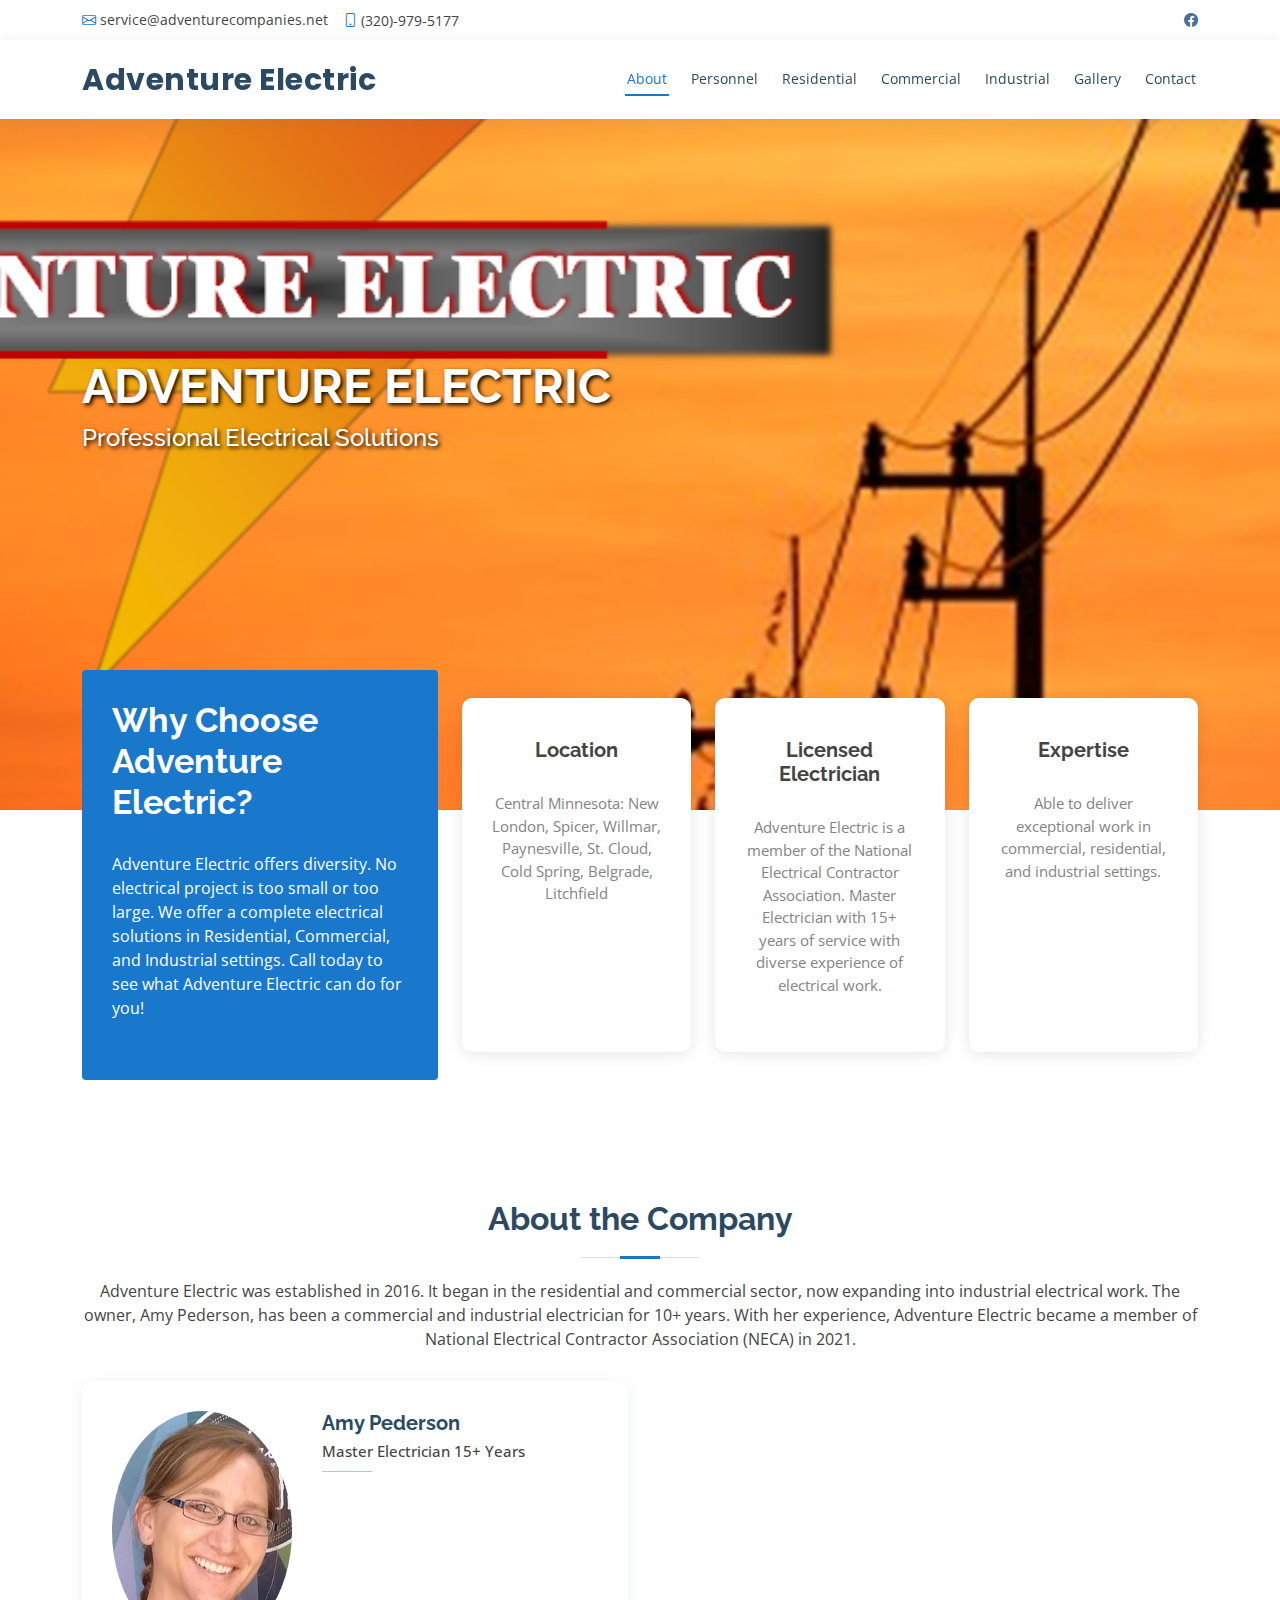
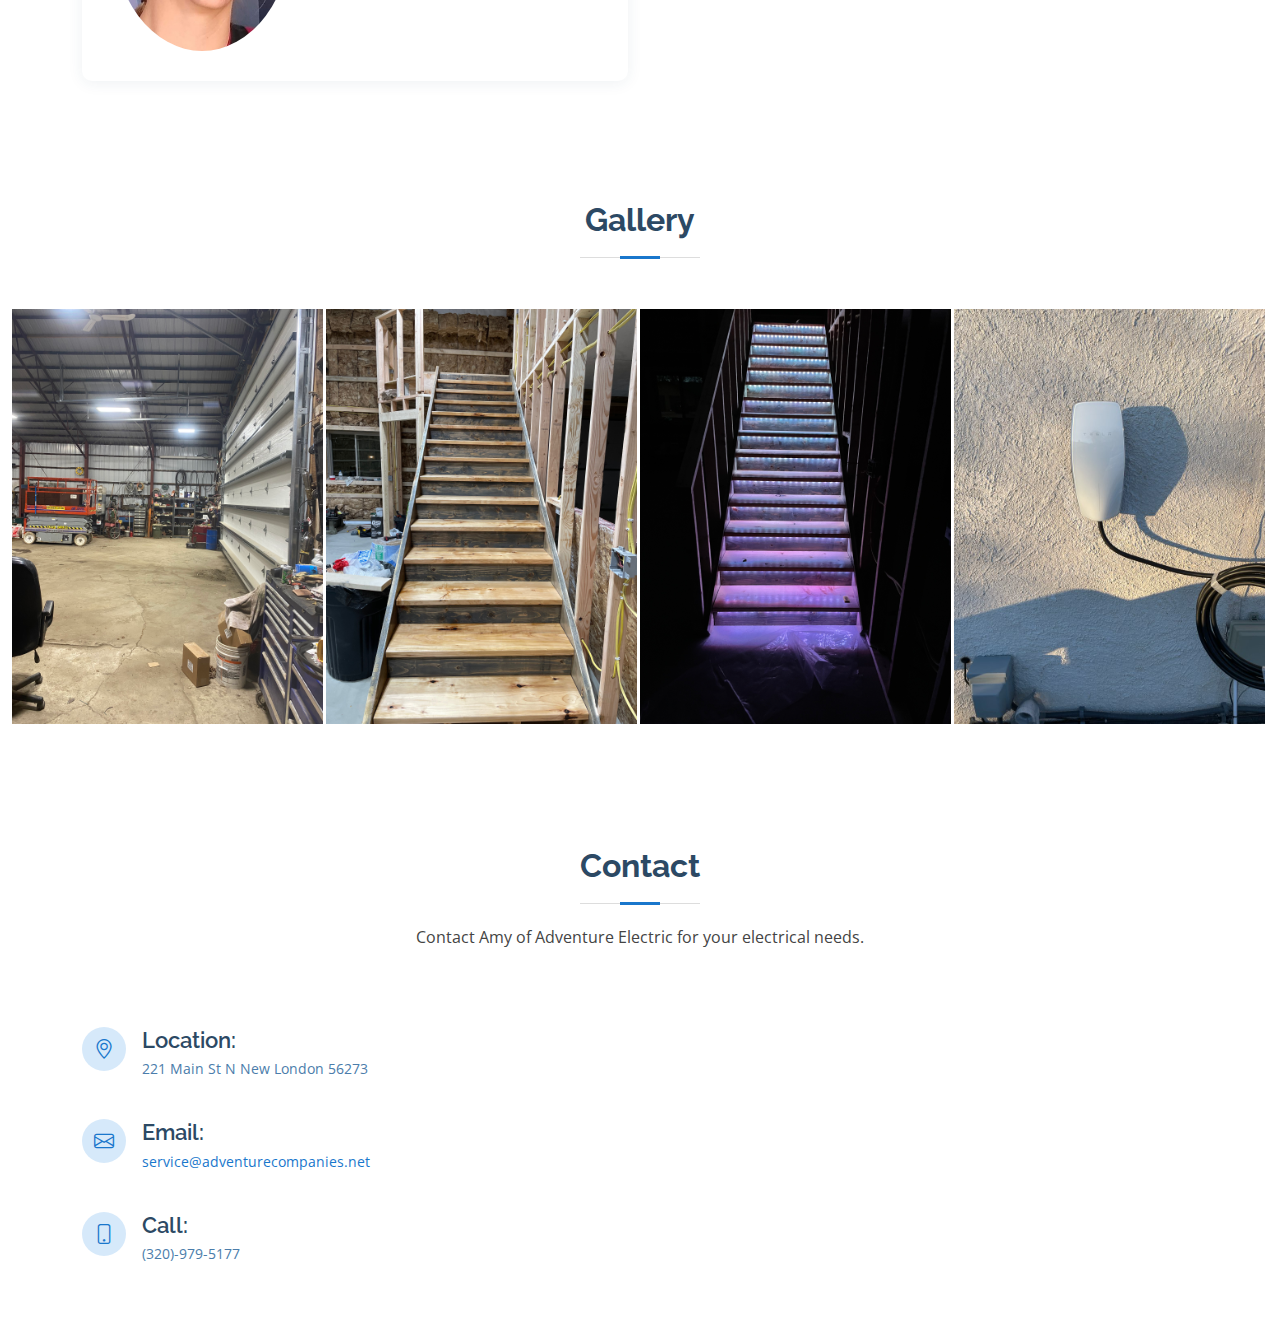
==== commit cb837e8d: "Add files via upload" ====
--- a/index.html
+++ b/index.html
@@ -82,8 +82,8 @@
   <!-- ======= Hero Section ======= -->
   <section id="hero" class="d-flex align-items-center">
     <div class="container">
-      <h1>Adventure Electric</h1>
-      <h2>Professional Electrical Solutions</h2>
+      <h1 style="color:white; text-shadow: 2px 2px 4px #000000;">Adventure Electric</h1>
+      <h2 style="color:white; text-shadow: 2px 2px 4px #000000;">Professional Electrical Solutions</h2>
     </div>
   </section><!-- End Hero -->
 
@@ -122,7 +122,7 @@
                 <div class="col-xl-4 d-flex align-items-stretch">
                   <div class="icon-box mt-4 mt-xl-0">
                     <i class="bx bx-images"></i>
-                    <h4>Areas</h4>
+                    <h4>Expertise</h4>
                     <p>Able to deliver exceptional work in commercial, residential, and industrial settings.</p>
                   </div>
                 </div>
@@ -147,11 +147,11 @@
 
           <div class="col-lg-6">
             <div class="member d-flex align-items-start">
-              <div class="pic"><img src="assets/img/Amy.png" class="img-fluid" alt=""></div>
+              <div class="pic"><img src="assets/img/Amy.jpg" class="img-fluid" alt=""></div>
               <div class="member-info">
                 <h4>Amy Pederson</h4>
                 <span>Master Electrician 15+ Years</span>
-                <p>Honest, hard working, and passionate about electrical work. </p>
+                <p></p>
                 <div class="social">
                   <!-- <a href="https://www.facebook.com/AdventureElectric"><i class="ri-facebook-fill"></i></a> -->
                 </div>
--- a/assets/css/style.css
+++ b/assets/css/style.css
@@ -405,7 +405,7 @@
 #hero {
   width: 100%;
   height: 90vh;
-  background: url("../img/electricity.png") top center;
+  background: url("../img/Adv_Electric_Cover1.png") top center;
   background-size: cover;
   margin-bottom: -200px;
 }
@@ -1528,4 +1528,4 @@
   background: #1c84e3;
   color: #fff;
   text-decoration: none;
-}+}
